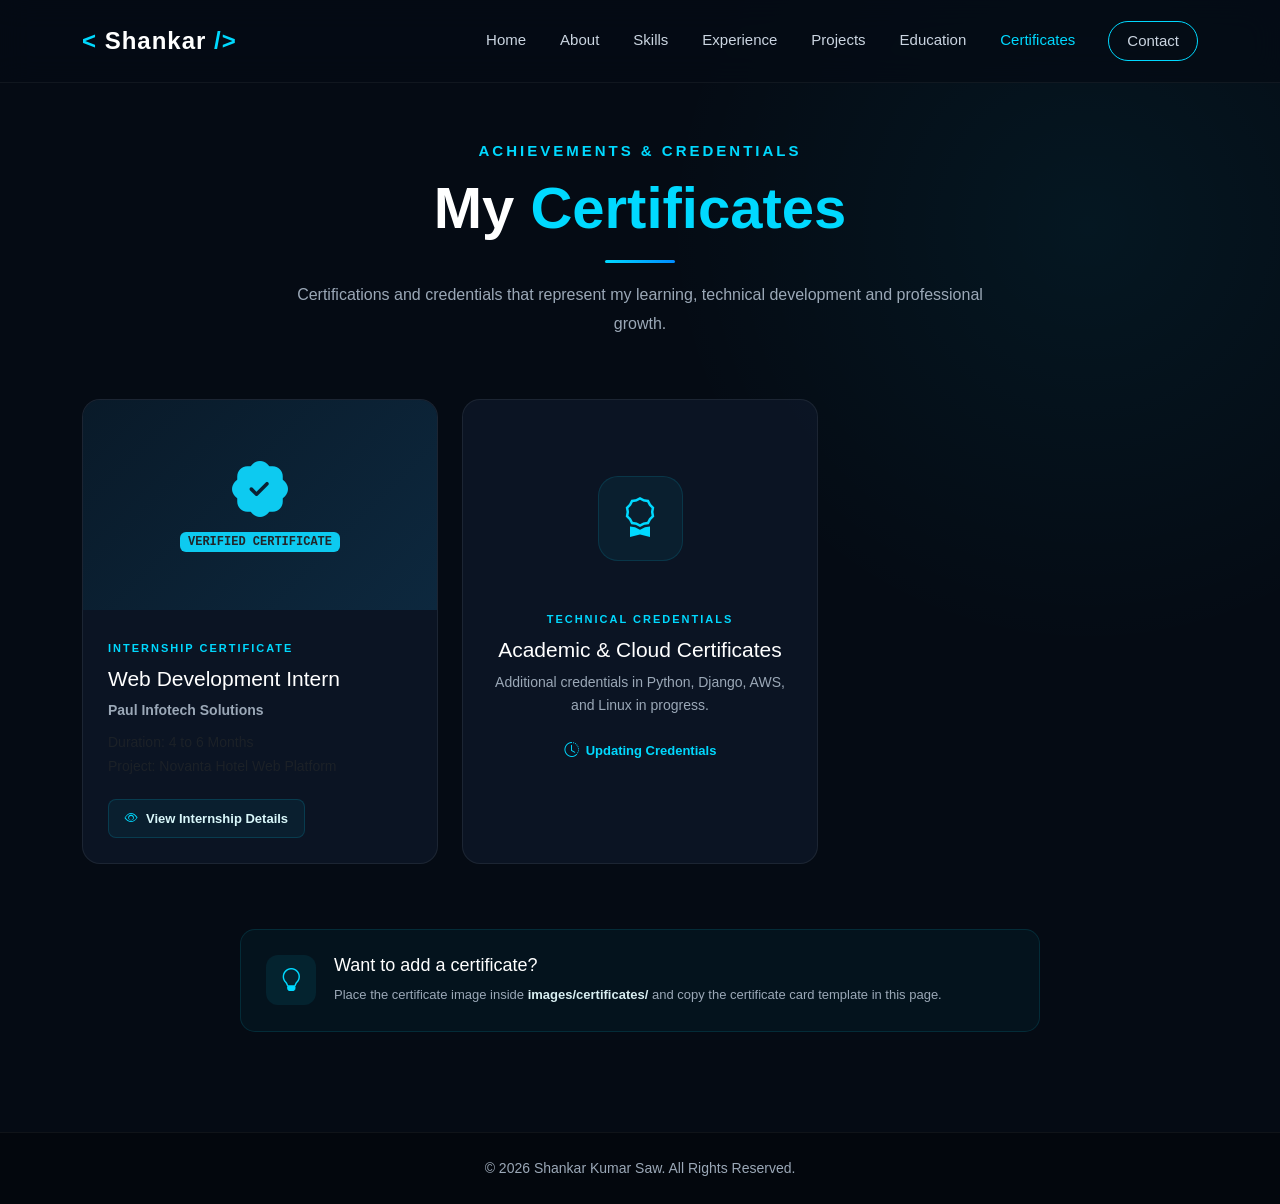
==== certificates.html @ b3355e39 "Add files via upload" ====
<!DOCTYPE html>
<html lang="en">

<head>

    <meta charset="UTF-8">
    <meta name="viewport" content="width=device-width, initial-scale=1.0">

    <title>Certificates | Shankar Kumar Saw</title>

    <!-- Bootstrap 5 -->
    <link
        href="https://cdn.jsdelivr.net/npm/bootstrap@5.3.3/dist/css/bootstrap.min.css"
        rel="stylesheet"
    >

    <!-- Bootstrap Icons -->
    <link
        rel="stylesheet"
        href="https://cdn.jsdelivr.net/npm/bootstrap-icons@1.11.3/font/bootstrap-icons.min.css"
    >

    <!-- Common CSS -->
    <link rel="stylesheet" href="css/style.css">

    <!-- Certificates CSS -->
    <link rel="stylesheet" href="css/certificates.css">

</head>

<body>


    <!-- ================= NAVBAR ================= -->

    <nav class="navbar navbar-expand-lg fixed-top">

        <div class="container">

            <a class="navbar-brand" href="index.html">
                <span>&lt;</span> Shankar <span>/&gt;</span>
            </a>


            <button
                class="navbar-toggler"
                type="button"
                data-bs-toggle="collapse"
                data-bs-target="#mainNavbar"
            >
                <i class="bi bi-list"></i>
            </button>


            <div
                class="collapse navbar-collapse"
                id="mainNavbar"
            >

                <ul class="navbar-nav ms-auto">

                    <li class="nav-item">
                        <a class="nav-link" href="index.html">
                            Home
                        </a>
                    </li>

                    <li class="nav-item">
                        <a class="nav-link" href="about.html">
                            About
                        </a>
                    </li>

                    <li class="nav-item">
                        <a class="nav-link" href="skills.html">
                            Skills
                        </a>
                    </li>

                    <li class="nav-item">
                        <a class="nav-link" href="experience.html">
                            Experience
                        </a>
                    </li>

                    <li class="nav-item">
                        <a class="nav-link" href="projects.html">
                            Projects
                        </a>
                    </li>

                    <li class="nav-item">
                        <a class="nav-link" href="education.html">
                            Education
                        </a>
                    </li>

                    <li class="nav-item">
                        <a class="nav-link active" href="certificates.html">
                            Certificates
                        </a>
                    </li>

                    <li class="nav-item">
                        <a class="nav-link contact-nav" href="contact.html">
                            Contact
                        </a>
                    </li>

                </ul>

            </div>

        </div>

    </nav>



    <!-- ================= CERTIFICATES ================= -->

    <main>

        <section class="certificates-section">

            <div class="container">


                <!-- PAGE HEADING -->

                <div class="section-heading">

                    <p class="section-label">
                        Achievements & Credentials
                    </p>

                    <h1>
                        My <span>Certificates</span>
                    </h1>

                    <div class="heading-line"></div>

                    <p class="heading-description">
                        Certifications and credentials that represent
                        my learning, technical development and
                        professional growth.
                    </p>

                </div>



                <!-- ================= CERTIFICATE GRID ================= -->

                <div class="row g-4 certificate-grid">


                    <!--
                    ==================================================
                    CERTIFICATE 1
                    ==================================================

                    Replace the information below with your certificate.

                    Example:

                    <div class="col-md-6 col-lg-4 certificate-item">

                        <div class="certificate-card">

                            <div class="certificate-image">

                                <img
                                    src="images/certificates/certificate1.jpg"
                                    alt="Certificate"
                                >

                            </div>

                            <div class="certificate-content">

                                <span class="certificate-type">
                                    CERTIFICATION
                                </span>

                                <h2>
                                    Certificate Name
                                </h2>

                                <p>
                                    Issuing Organization
                                </p>

                                <a
                                    href="#"
                                    class="certificate-btn"
                                    target="_blank"
                                >
                                    <i class="bi bi-eye"></i>
                                    View Certificate
                                </a>

                            </div>

                        </div>

                    </div>
                    -->


                    <!-- ================= CERTIFICATE 1: INTERNSHIP ================= -->
                    <div class="col-md-6 col-lg-4 certificate-item">
                        <div class="certificate-card">
                            <div class="certificate-image d-flex flex-column align-items-center justify-content-center text-center p-3" style="background: linear-gradient(135deg, #091a29, #0d283e);">
                                <i class="bi bi-patch-check-fill text-info display-4 mb-2"></i>
                                <span class="badge bg-info text-dark font-monospace">VERIFIED CERTIFICATE</span>
                            </div>
                            <div class="certificate-content">
                                <span class="certificate-type">INTERNSHIP CERTIFICATE</span>
                                <h2>Web Development Intern</h2>
                                <p class="mb-2"><strong>Paul Infotech Solutions</strong></p>
                                <p class="text-muted small">
                                    Duration: 4 to 6 Months<br>
                                    Project: Novanta Hotel Web Platform
                                </p>
                                <a href="experience.html" class="certificate-btn">
                                    <i class="bi bi-eye"></i> View Internship Details
                                </a>
                            </div>
                        </div>
                    </div>


                    <!-- ================= PLACEHOLDER ================= -->
                    <div class="col-md-6 col-lg-4 certificate-item">
                        <div class="certificate-card placeholder-card">
                            <div class="placeholder-icon">
                                <i class="bi bi-award"></i>
                            </div>

                            <div class="certificate-content">
                                <span class="certificate-type">TECHNICAL CREDENTIALS</span>
                                <h2>Academic & Cloud Certificates</h2>
                                <p>
                                    Additional credentials in Python, Django, AWS, and Linux in progress.
                                </p>
                                <span class="add-certificate-text">
                                    <i class="bi bi-clock-history"></i> Updating Credentials
                                </span>
                            </div>
                        </div>
                    </div>

                </div>



                <!-- ================= ADD CERTIFICATE GUIDE ================= -->

                <div class="certificate-guide">

                    <div class="guide-icon">

                        <i class="bi bi-lightbulb"></i>

                    </div>


                    <div>

                        <h3>
                            Want to add a certificate?
                        </h3>

                        <p>
                            Place the certificate image inside
                            <strong>
                                images/certificates/
                            </strong>
                            and copy the certificate card template
                            in this page.
                        </p>

                    </div>

                </div>

            </div>

        </section>

    </main>



    <!-- ================= FOOTER ================= -->

    <footer class="footer">

        <div class="container text-center">

            <p>
                © <span id="current-year"></span>
                Shankar Kumar Saw.
                All Rights Reserved.
            </p>

        </div>

    </footer>



    <!-- Bootstrap JS -->

    <script
        src="https://cdn.jsdelivr.net/npm/bootstrap@5.3.3/dist/js/bootstrap.bundle.min.js">
    </script>


    <!-- Common JS -->

    <script src="js/main.js"></script>


    <!-- Certificates JS -->

    <script src="js/certificates.js"></script>

</body>

</html>
---- css/style.css ----
/* =========================================
   GLOBAL VARIABLES
========================================= */

:root {

    --bg-color: #050b14;

    --bg-secondary: #091321;

    --card-color: #0d1828;

    --primary-color: #00d9ff;

    --secondary-color: #008cff;

    --text-color: #ffffff;

    --text-muted: #9ba8b7;

    --border-color: rgba(0, 217, 255, 0.25);

}


/* =========================================
   RESET
========================================= */

* {

    margin: 0;

    padding: 0;

    box-sizing: border-box;

}


html {

    scroll-behavior: smooth;

    scroll-padding-top: 90px;

}


body {

    background: var(--bg-color);

    color: var(--text-color);

    font-family:
        "Segoe UI",
        Tahoma,
        Geneva,
        Verdana,
        sans-serif;

    overflow-x: hidden;

}


/* =========================================
   NAVBAR
========================================= */

.navbar {

    padding: 18px 0;

    background: rgba(5, 11, 20, 0.75);

    backdrop-filter: blur(15px);

    border-bottom:
        1px solid rgba(255, 255, 255, 0.05);

    transition: 0.3s ease;

}


.navbar.scrolled {

    padding: 12px 0;

    background: rgba(5, 11, 20, 0.96);

}


/* =========================================
   LOGO
========================================= */

.navbar-brand {

    color: white !important;

    font-size: 24px;

    font-weight: 700;

    letter-spacing: 1px;

}


.navbar-brand span {

    color: var(--primary-color);

}


/* =========================================
   NAV LINKS
========================================= */

.nav-link {

    color: #cbd5e1 !important;

    margin-left: 18px;

    font-size: 15px;

    font-weight: 500;

    transition: 0.3s ease;

}


.nav-link:hover,

.nav-link.active {

    color: var(--primary-color) !important;

}


.contact-nav {

    border:
        1px solid var(--primary-color);

    border-radius: 20px;

    padding: 8px 18px !important;

    margin-left: 25px;

}


/* =========================================
   MOBILE NAVBAR
========================================= */

.navbar-toggler {

    border:
        1px solid var(--primary-color);

    color: var(--primary-color);

}


.navbar-toggler:focus {

    box-shadow: none;

}


.navbar-toggler i {

    font-size: 25px;

}


/* =========================================
   BUTTONS
========================================= */

.btn {

    border-radius: 8px;

    padding: 11px 22px;

    font-weight: 600;

    transition: 0.3s ease;

}


.btn-primary-custom {

    background:
        linear-gradient(
            135deg,
            var(--primary-color),
            var(--secondary-color)
        );

    color: #001018;

    border: none;

}


.btn-primary-custom:hover {

    transform: translateY(-3px);

    color: #001018;

    box-shadow:
        0 10px 30px rgba(0, 217, 255, 0.25);

}


.btn-outline-custom {

    color: white;

    border:
        1px solid var(--border-color);

    background:
        rgba(255, 255, 255, 0.02);

}


.btn-outline-custom:hover {

    color: var(--primary-color);

    border-color: var(--primary-color);

    transform: translateY(-3px);

}


/* =========================================
   FOOTER
========================================= */

.footer {

    padding: 25px 0;

    background: #03070d;

    border-top:
        1px solid rgba(255, 255, 255, 0.05);

}


.footer p {

    margin: 0;

    color: var(--text-muted);

    font-size: 14px;

}


/* =========================================
   RESPONSIVE
========================================= */

@media (max-width: 991px) {

    .navbar-nav {

        padding-top: 20px;

    }


    .nav-link {

        margin-left: 0;

        margin-bottom: 10px;

    }


    .contact-nav {

        display: inline-block;

        margin-left: 0;

    }

}


@media (max-width: 576px) {

    .navbar-brand {

        font-size: 20px;

    }


    .btn {

        width: 100%;

    }

}
---- css/certificates.css ----
/* =========================================
   CERTIFICATES SECTION
========================================= */

.certificates-section {

    min-height: 100vh;

    padding-top: 140px;

    padding-bottom: 100px;

    background:
        radial-gradient(
            circle at 85% 20%,
            rgba(0, 217, 255, 0.06),
            transparent 30%
        );

}


/* =========================================
   SECTION HEADING
========================================= */

.section-heading {

    text-align: center;

    margin-bottom: 60px;

}


.section-label {

    color: var(--primary-color);

    font-size: 15px;

    font-weight: 600;

    text-transform: uppercase;

    letter-spacing: 3px;

    margin-bottom: 10px;

}


.section-heading h1 {

    font-size:
        clamp(40px, 5vw, 58px);

    font-weight: 800;

}


.section-heading h1 span {

    color: var(--primary-color);

}


.heading-line {

    width: 70px;

    height: 3px;

    margin: 18px auto;

    background:
        linear-gradient(
            90deg,
            var(--primary-color),
            var(--secondary-color)
        );

    border-radius: 10px;

}


.heading-description {

    max-width: 700px;

    margin: auto;

    color: var(--text-muted);

    line-height: 1.8;

}


/* =========================================
   CERTIFICATE CARD
========================================= */

.certificate-card {

    height: 100%;

    overflow: hidden;

    background:
        rgba(13, 24, 40, 0.78);

    border:
        1px solid rgba(255, 255, 255, 0.07);

    border-radius: 18px;

    transition: 0.35s ease;

}


.certificate-card:hover {

    transform: translateY(-7px);

    border-color:
        var(--border-color);

    box-shadow:
        0 18px 40px rgba(0, 0, 0, 0.25);

}


/* =========================================
   CERTIFICATE IMAGE
========================================= */

.certificate-image {

    height: 210px;

    overflow: hidden;

    background:
        #081522;

}


.certificate-image img {

    width: 100%;

    height: 100%;

    object-fit: cover;

    transition: 0.4s ease;

}


.certificate-card:hover
.certificate-image img {

    transform: scale(1.04);

}


/* =========================================
   CERTIFICATE CONTENT
========================================= */

.certificate-content {

    padding: 25px;

}


.certificate-type {

    display: inline-block;

    color: var(--primary-color);

    font-size: 11px;

    font-weight: 700;

    letter-spacing: 2px;

    margin-bottom: 10px;

}


.certificate-content h2 {

    font-size: 21px;

    margin-bottom: 8px;

}


.certificate-content p {

    color: var(--text-muted);

    font-size: 14px;

    line-height: 1.7;

    margin-bottom: 20px;

}


/* =========================================
   BUTTON
========================================= */

.certificate-btn {

    display: inline-flex;

    align-items: center;

    gap: 8px;

    padding: 9px 16px;

    color: #d9f7fa;

    text-decoration: none;

    background:
        rgba(0, 217, 255, 0.06);

    border:
        1px solid rgba(0, 217, 255, 0.15);

    border-radius: 8px;

    font-size: 13px;

    font-weight: 600;

    transition: 0.3s ease;

}


.certificate-btn i {

    color: var(--primary-color);

}


.certificate-btn:hover {

    color: #001018;

    background: var(--primary-color);

    border-color: var(--primary-color);

}


.certificate-btn:hover i {

    color: #001018;

}


/* =========================================
   PLACEHOLDER CARD
========================================= */

.placeholder-card {

    min-height: 400px;

    display: flex;

    flex-direction: column;

    justify-content: center;

}


.placeholder-icon {

    width: 85px;

    height: 85px;

    margin: 0 auto 20px;

    display: flex;

    align-items: center;

    justify-content: center;

    border-radius: 20px;

    background:
        rgba(0, 217, 255, 0.06);

    border:
        1px solid rgba(0, 217, 255, 0.12);

}


.placeholder-icon i {

    color: var(--primary-color);

    font-size: 40px;

}


.placeholder-card .certificate-content {

    text-align: center;

}


.add-certificate-text {

    display: inline-flex;

    align-items: center;

    gap: 7px;

    color: var(--primary-color);

    font-size: 13px;

    font-weight: 600;

}


.add-certificate-text i {

    font-size: 15px;

}


/* =========================================
   GUIDE BOX
========================================= */

.certificate-guide {

    max-width: 800px;

    margin: 65px auto 0;

    display: flex;

    align-items: flex-start;

    gap: 18px;

    padding: 25px;

    background:
        rgba(0, 217, 255, 0.04);

    border:
        1px solid rgba(0, 217, 255, 0.12);

    border-radius: 15px;

}


.guide-icon {

    width: 50px;

    height: 50px;

    flex-shrink: 0;

    display: flex;

    align-items: center;

    justify-content: center;

    border-radius: 12px;

    background:
        rgba(0, 217, 255, 0.08);

}


.guide-icon i {

    color: var(--primary-color);

    font-size: 23px;

}


.certificate-guide h3 {

    font-size: 18px;

    margin-bottom: 7px;

}


.certificate-guide p {

    color: var(--text-muted);

    font-size: 13px;

    line-height: 1.7;

    margin: 0;

}


.certificate-guide strong {

    color: #d8eef1;

}


/* =========================================
   RESPONSIVE
========================================= */

@media (max-width: 991px) {

    .certificates-section {

        padding-top: 120px;

    }

}


@media (max-width: 576px) {

    .certificate-content {

        padding: 22px;

    }


    .certificate-guide {

        padding: 20px;

    }


    .certificate-guide {

        flex-direction: column;

    }

}
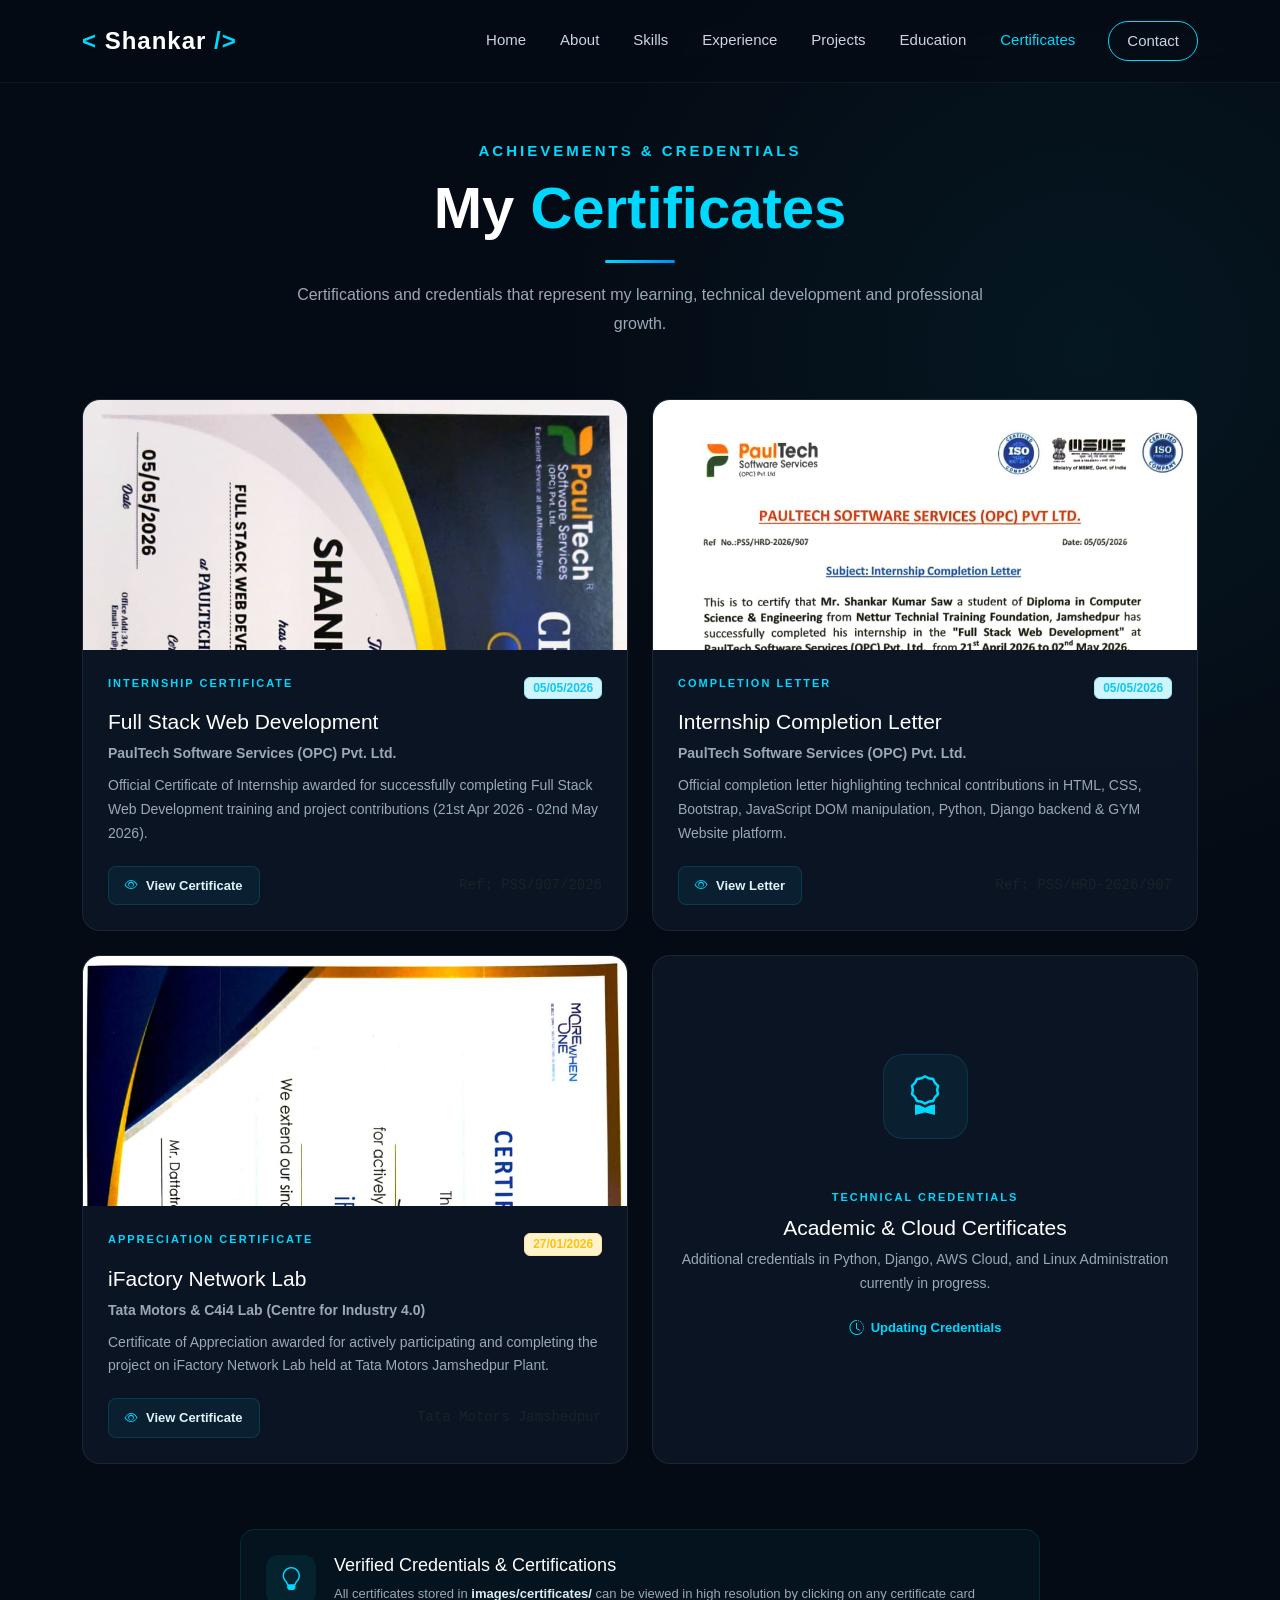
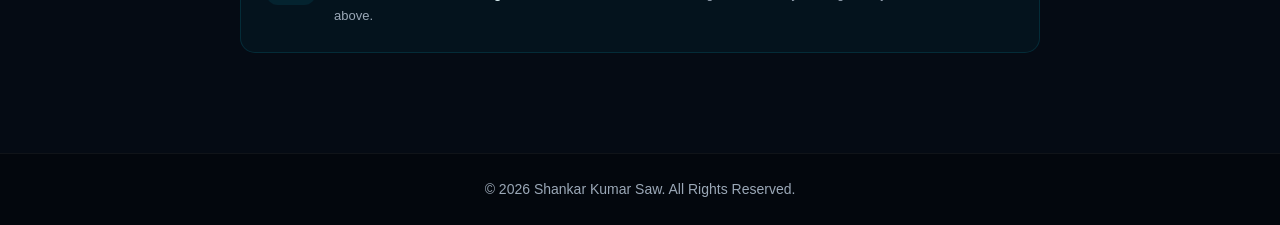
==== commit a8c944b5: "Add certificate images and interactive modal preview to certificates page" ====
--- a/certificates.html
+++ b/certificates.html
@@ -9,16 +9,10 @@
     <title>Certificates | Shankar Kumar Saw</title>
 
     <!-- Bootstrap 5 -->
-    <link
-        href="https://cdn.jsdelivr.net/npm/bootstrap@5.3.3/dist/css/bootstrap.min.css"
-        rel="stylesheet"
-    >
+    <link href="https://cdn.jsdelivr.net/npm/bootstrap@5.3.3/dist/css/bootstrap.min.css" rel="stylesheet">
 
     <!-- Bootstrap Icons -->
-    <link
-        rel="stylesheet"
-        href="https://cdn.jsdelivr.net/npm/bootstrap-icons@1.11.3/font/bootstrap-icons.min.css"
-    >
+    <link rel="stylesheet" href="https://cdn.jsdelivr.net/npm/bootstrap-icons@1.11.3/font/bootstrap-icons.min.css">
 
     <!-- Common CSS -->
     <link rel="stylesheet" href="css/style.css">
@@ -42,20 +36,12 @@
             </a>
 
 
-            <button
-                class="navbar-toggler"
-                type="button"
-                data-bs-toggle="collapse"
-                data-bs-target="#mainNavbar"
-            >
+            <button class="navbar-toggler" type="button" data-bs-toggle="collapse" data-bs-target="#mainNavbar">
                 <i class="bi bi-list"></i>
             </button>
 
 
-            <div
-                class="collapse navbar-collapse"
-                id="mainNavbar"
-            >
+            <div class="collapse navbar-collapse" id="mainNavbar">
 
                 <ul class="navbar-nav ms-auto">
 
@@ -154,85 +140,101 @@
 
                 <div class="row g-4 certificate-grid">
 
-
-                    <!--
-                    ==================================================
-                    CERTIFICATE 1
-                    ==================================================
-
-                    Replace the information below with your certificate.
-
-                    Example:
-
-                    <div class="col-md-6 col-lg-4 certificate-item">
-
+                    <!-- ================= CERTIFICATE 1: INTERNSHIP CERTIFICATE ================= -->
+                    <div class="col-md-6 col-lg-6 certificate-item">
                         <div class="certificate-card">
-
-                            <div class="certificate-image">
-
-                                <img
-                                    src="images/certificates/certificate1.jpg"
-                                    alt="Certificate"
-                                >
-
-                            </div>
-
+                            <div class="certificate-image position-relative" data-bs-toggle="modal" data-bs-target="#certificateModal" onclick="openCertModal('images/certificates/paul.jpeg', 'Full Stack Web Development Internship', 'PaulTech Software Services (OPC) Pvt. Ltd.', 'PSS/907/2026')">
+                                <img src="images/certificates/paul.jpeg" alt="Full Stack Web Development Internship Certificate">
+                                <div class="image-overlay">
+                                    <i class="bi bi-zoom-in"></i>
+                                    <span>Click to Expand</span>
+                                </div>
+                            </div>
                             <div class="certificate-content">
-
-                                <span class="certificate-type">
-                                    CERTIFICATION
-                                </span>
-
-                                <h2>
-                                    Certificate Name
-                                </h2>
-
+                                <div class="d-flex justify-content-between align-items-center mb-2">
+                                    <span class="certificate-type">INTERNSHIP CERTIFICATE</span>
+                                    <span class="badge bg-info-subtle text-info border border-info-subtle">05/05/2026</span>
+                                </div>
+                                <h2>Full Stack Web Development</h2>
+                                <p class="mb-2"><strong>PaulTech Software Services (OPC) Pvt. Ltd.</strong></p>
                                 <p>
-                                    Issuing Organization
+                                    Official Certificate of Internship awarded for successfully completing Full Stack Web Development training and project contributions (21st Apr 2026 - 02nd May 2026).
                                 </p>
-
-                                <a
-                                    href="#"
-                                    class="certificate-btn"
-                                    target="_blank"
-                                >
-                                    <i class="bi bi-eye"></i>
-                                    View Certificate
-                                </a>
-
-                            </div>
-
+                                <div class="d-flex align-items-center justify-content-between mt-3">
+                                    <button type="button" class="certificate-btn" data-bs-toggle="modal" data-bs-target="#certificateModal" onclick="openCertModal('images/certificates/paul.jpeg', 'Full Stack Web Development Internship', 'PaulTech Software Services (OPC) Pvt. Ltd.', 'PSS/907/2026')">
+                                        <i class="bi bi-eye"></i> View Certificate
+                                    </button>
+                                    <small class="text-muted font-monospace">Ref: PSS/907/2026</small>
+                                </div>
+                            </div>
                         </div>
-
-                    </div>
-                    -->
-
-
-                    <!-- ================= CERTIFICATE 1: INTERNSHIP ================= -->
-                    <div class="col-md-6 col-lg-4 certificate-item">
+                    </div>
+
+
+                    <!-- ================= CERTIFICATE 2: COMPLETION LETTER ================= -->
+                    <div class="col-md-6 col-lg-6 certificate-item">
                         <div class="certificate-card">
-                            <div class="certificate-image d-flex flex-column align-items-center justify-content-center text-center p-3" style="background: linear-gradient(135deg, #091a29, #0d283e);">
-                                <i class="bi bi-patch-check-fill text-info display-4 mb-2"></i>
-                                <span class="badge bg-info text-dark font-monospace">VERIFIED CERTIFICATE</span>
+                            <div class="certificate-image position-relative" data-bs-toggle="modal" data-bs-target="#certificateModal" onclick="openCertModal('images/certificates/tech.jpeg', 'Internship Completion Letter', 'PaulTech Software Services (OPC) Pvt. Ltd.', 'PSS/HRD-2026/907')">
+                                <img src="images/certificates/tech.jpeg" alt="Internship Completion Letter">
+                                <div class="image-overlay">
+                                    <i class="bi bi-zoom-in"></i>
+                                    <span>Click to Expand</span>
+                                </div>
                             </div>
                             <div class="certificate-content">
-                                <span class="certificate-type">INTERNSHIP CERTIFICATE</span>
-                                <h2>Web Development Intern</h2>
-                                <p class="mb-2"><strong>Paul Infotech Solutions</strong></p>
-                                <p class="text-muted small">
-                                    Duration: 4 to 6 Months<br>
-                                    Project: Novanta Hotel Web Platform
+                                <div class="d-flex justify-content-between align-items-center mb-2">
+                                    <span class="certificate-type">COMPLETION LETTER</span>
+                                    <span class="badge bg-info-subtle text-info border border-info-subtle">05/05/2026</span>
+                                </div>
+                                <h2>Internship Completion Letter</h2>
+                                <p class="mb-2"><strong>PaulTech Software Services (OPC) Pvt. Ltd.</strong></p>
+                                <p>
+                                    Official completion letter highlighting technical contributions in HTML, CSS, Bootstrap, JavaScript DOM manipulation, Python, Django backend & GYM Website platform.
                                 </p>
-                                <a href="experience.html" class="certificate-btn">
-                                    <i class="bi bi-eye"></i> View Internship Details
-                                </a>
+                                <div class="d-flex align-items-center justify-content-between mt-3">
+                                    <button type="button" class="certificate-btn" data-bs-toggle="modal" data-bs-target="#certificateModal" onclick="openCertModal('images/certificates/tech.jpeg', 'Internship Completion Letter', 'PaulTech Software Services (OPC) Pvt. Ltd.', 'PSS/HRD-2026/907')">
+                                        <i class="bi bi-eye"></i> View Letter
+                                    </button>
+                                    <small class="text-muted font-monospace">Ref: PSS/HRD-2026/907</small>
+                                </div>
                             </div>
                         </div>
                     </div>
 
 
-                    <!-- ================= PLACEHOLDER ================= -->
-                    <div class="col-md-6 col-lg-4 certificate-item">
+                    <!-- ================= CERTIFICATE 3: TATA MOTORS & C4I4 LAB ================= -->
+                    <div class="col-md-6 col-lg-6 certificate-item">
+                        <div class="certificate-card">
+                            <div class="certificate-image position-relative" data-bs-toggle="modal" data-bs-target="#certificateModal" onclick="openCertModal('images/certificates/tata.jpeg', 'Certificate of Appreciation - iFactory Network Lab', 'Tata Motors & C4i4 Lab', 'Jan 27, 2026')">
+                                <img src="images/certificates/tata.jpeg" alt="Tata Motors iFactory Network Lab Certificate">
+                                <div class="image-overlay">
+                                    <i class="bi bi-zoom-in"></i>
+                                    <span>Click to Expand</span>
+                                </div>
+                            </div>
+                            <div class="certificate-content">
+                                <div class="d-flex justify-content-between align-items-center mb-2">
+                                    <span class="certificate-type">APPRECIATION CERTIFICATE</span>
+                                    <span class="badge bg-warning-subtle text-warning border border-warning-subtle">27/01/2026</span>
+                                </div>
+                                <h2>iFactory Network Lab</h2>
+                                <p class="mb-2"><strong>Tata Motors & C4i4 Lab (Centre for Industry 4.0)</strong></p>
+                                <p>
+                                    Certificate of Appreciation awarded for actively participating and completing the project on iFactory Network Lab held at Tata Motors Jamshedpur Plant.
+                                </p>
+                                <div class="d-flex align-items-center justify-content-between mt-3">
+                                    <button type="button" class="certificate-btn" data-bs-toggle="modal" data-bs-target="#certificateModal" onclick="openCertModal('images/certificates/tata.jpeg', 'Certificate of Appreciation - iFactory Network Lab', 'Tata Motors & C4i4 Lab', 'Jan 27, 2026')">
+                                        <i class="bi bi-eye"></i> View Certificate
+                                    </button>
+                                    <small class="text-muted font-monospace">Tata Motors Jamshedpur</small>
+                                </div>
+                            </div>
+                        </div>
+                    </div>
+
+
+                    <!-- ================= PLACEHOLDER: UPCOMING CERTIFICATES ================= -->
+                    <div class="col-md-6 col-lg-6 certificate-item">
                         <div class="certificate-card placeholder-card">
                             <div class="placeholder-icon">
                                 <i class="bi bi-award"></i>
@@ -242,7 +244,7 @@
                                 <span class="certificate-type">TECHNICAL CREDENTIALS</span>
                                 <h2>Academic & Cloud Certificates</h2>
                                 <p>
-                                    Additional credentials in Python, Django, AWS, and Linux in progress.
+                                    Additional credentials in Python, Django, AWS Cloud, and Linux Administration currently in progress.
                                 </p>
                                 <span class="add-certificate-text">
                                     <i class="bi bi-clock-history"></i> Updating Credentials
@@ -269,21 +271,54 @@
                     <div>
 
                         <h3>
-                            Want to add a certificate?
+                            Verified Credentials & Certifications
                         </h3>
 
                         <p>
-                            Place the certificate image inside
-                            <strong>
-                                images/certificates/
-                            </strong>
-                            and copy the certificate card template
-                            in this page.
+                            All certificates stored in <strong>images/certificates/</strong> can be viewed in high resolution by clicking on any certificate card above.
                         </p>
 
                     </div>
 
                 </div>
+
+            </div>
+
+        </section>
+
+    </main>
+
+
+
+    <!-- ================= CERTIFICATE MODAL ================= -->
+    <div class="modal fade" id="certificateModal" tabindex="-1" aria-labelledby="certificateModalLabel" aria-hidden="true">
+        <div class="modal-dialog modal-dialog-centered modal-lg">
+            <div class="modal-content bg-dark text-light border-secondary shadow-lg" style="background-color: #0b1724 !important;">
+                <div class="modal-header border-secondary">
+                    <h5 class="modal-title" id="certificateModalLabel">
+                        <i class="bi bi-patch-check-fill text-info me-2"></i>
+                        <span id="modalCertTitle">Certificate View</span>
+                    </h5>
+                    <button type="button" class="btn-close btn-close-white" data-bs-dismiss="modal" aria-label="Close"></button>
+                </div>
+                <div class="modal-body text-center p-3">
+                    <img id="modalCertImage" src="" alt="Certificate Full View" class="img-fluid rounded border border-secondary shadow-sm" style="max-height: 75vh; object-fit: contain;">
+                    <div class="mt-3">
+                        <p class="mb-1 text-info fw-semibold" id="modalCertIssuer"></p>
+                    </div>
+                </div>
+                <div class="modal-footer border-secondary justify-content-between">
+                    <span class="badge bg-info-subtle text-info border border-info-subtle px-3 py-2" id="modalCertBadge">Verified Credential</span>
+                    <div>
+                        <a id="modalDownloadBtn" href="#" target="_blank" class="btn btn-outline-info btn-sm">
+                            <i class="bi bi-box-arrow-up-right me-1"></i> Open Full Image
+                        </a>
+                        <button type="button" class="btn btn-secondary btn-sm ms-2" data-bs-dismiss="modal">Close</button>
+                    </div>
+                </div>
+            </div>
+        </div>
+    </div>
 
             </div>
 
@@ -313,8 +348,7 @@
 
     <!-- Bootstrap JS -->
 
-    <script
-        src="https://cdn.jsdelivr.net/npm/bootstrap@5.3.3/dist/js/bootstrap.bundle.min.js">
+    <script src="https://cdn.jsdelivr.net/npm/bootstrap@5.3.3/dist/js/bootstrap.bundle.min.js">
     </script>
 
 
--- a/css/certificates.css
+++ b/css/certificates.css
@@ -142,12 +142,15 @@
 
 .certificate-image {
 
-    height: 210px;
+    height: 250px;
 
     overflow: hidden;
 
-    background:
-        #081522;
+    background: #081522;
+
+    position: relative;
+
+    cursor: pointer;
 
 }
 
@@ -160,7 +163,71 @@
 
     object-fit: cover;
 
+    object-position: top center;
+
     transition: 0.4s ease;
+
+}
+
+
+.image-overlay {
+
+    position: absolute;
+
+    top: 0;
+
+    left: 0;
+
+    width: 100%;
+
+    height: 100%;
+
+    background: rgba(8, 21, 34, 0.7);
+
+    backdrop-filter: blur(2px);
+
+    display: flex;
+
+    flex-direction: column;
+
+    align-items: center;
+
+    justify-content: center;
+
+    opacity: 0;
+
+    transition: opacity 0.3s ease;
+
+    color: var(--primary-color);
+
+}
+
+
+.image-overlay i {
+
+    font-size: 32px;
+
+    margin-bottom: 6px;
+
+}
+
+
+.image-overlay span {
+
+    font-size: 13px;
+
+    font-weight: 600;
+
+    letter-spacing: 1px;
+
+    color: #ffffff;
+
+}
+
+
+.certificate-card:hover .image-overlay {
+
+    opacity: 1;
 
 }
 
@@ -168,7 +235,7 @@
 .certificate-card:hover
 .certificate-image img {
 
-    transform: scale(1.04);
+    transform: scale(1.05);
 
 }
 
